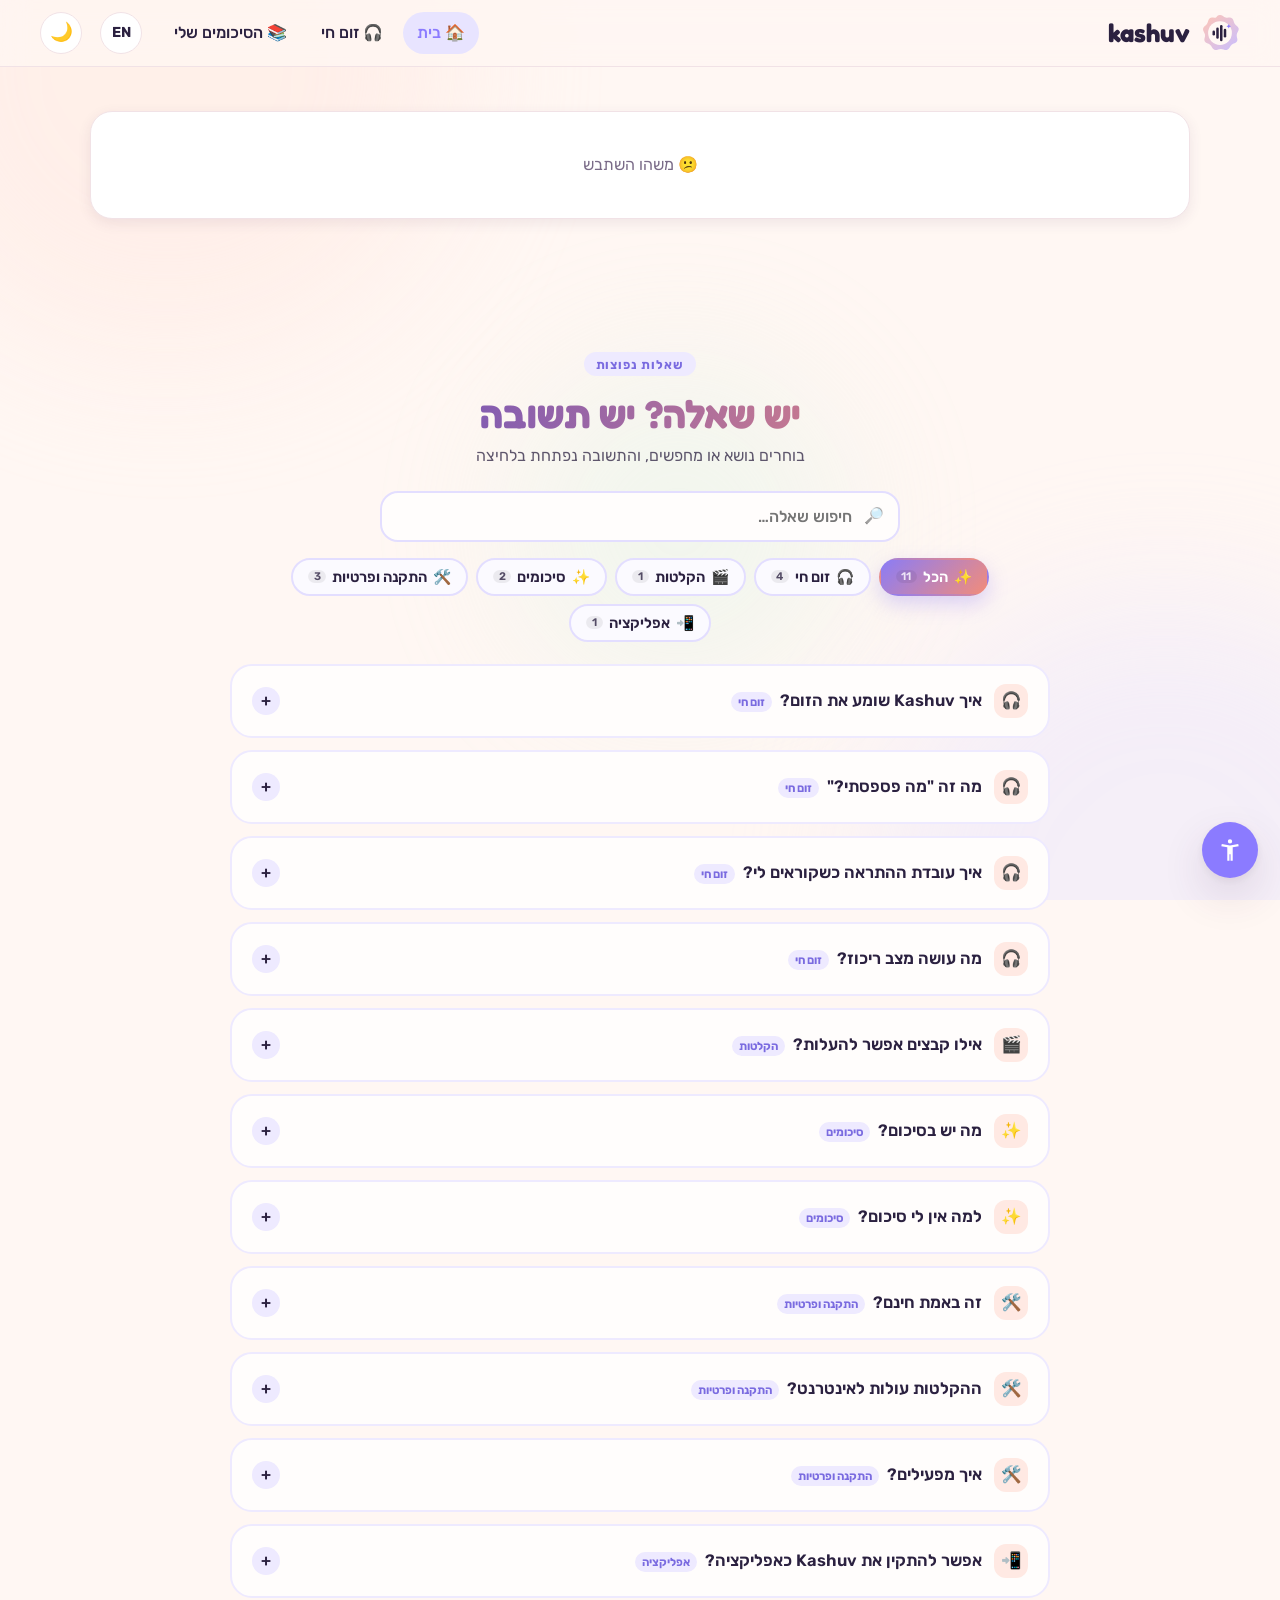
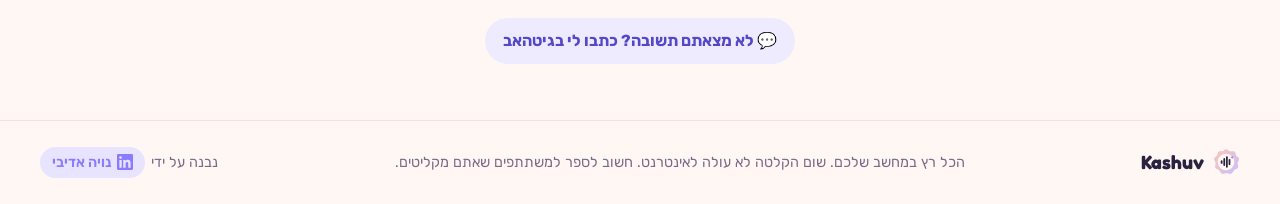
==== templates/index.html @ 78b1c5ae "Add GitHub Pages demo, accessibility statement and draggable a11y button fix" ====
<!doctype html>
<html lang="he" dir="rtl">
<head>
  <meta charset="utf-8">
  <meta name="viewport" content="width=device-width, initial-scale=1">
  <title>Kashuv</title>
  <meta name="description" content="תמלול זומים, עזרה להתרכז וסיכומים חכמים. חינם ובמחשב שלכם.">
  <link rel="icon" href="/static/logo.svg" type="image/svg+xml">
  <link rel="manifest" href="/static/manifest.webmanifest">
  <link rel="apple-touch-icon" href="/static/icons/icon-192.png">
  <meta name="theme-color" content="#8B7CF6">
  <meta name="apple-mobile-web-app-title" content="Kashuv">
  <link rel="preconnect" href="https://fonts.googleapis.com">
  <link rel="preconnect" href="https://fonts.gstatic.com" crossorigin>
  <link href="https://fonts.googleapis.com/css2?family=Fredoka:wght@500;600;700&family=Rubik:wght@400;500;600;700&display=swap" rel="stylesheet">
  <script>
    // apply saved theme and accessibility settings before the first paint
    try {
      const p = JSON.parse(localStorage.getItem('kashuv-prefs') || '{}');
      if (p.theme) document.documentElement.dataset.theme = p.theme;
      for (const k of ['contrast', 'still', 'links', 'plain']) if (p[k]) document.documentElement.classList.add('a11y-' + k);
      if (p.size) document.documentElement.style.setProperty('--scale', p.size);
      if (localStorage.getItem('kashuv-lang') === 'en') { document.documentElement.lang = 'en'; document.documentElement.dir = 'ltr'; }
    } catch (e) {}
  </script>
  <link rel="stylesheet" href="/static/style.css">
</head>
<body>
  <a href="#main" class="skip" data-en="Skip to content">דילוג לתוכן</a>
  <div class="blobs" aria-hidden="true"><i></i><i></i><i></i></div>

  <header class="site-head">
    <a href="#/" class="brand" aria-label="Kashuv, דף הבית" data-en-label="Kashuv, home page">
      <img src="/static/logo.svg" alt="" width="40" height="40">
      <span>kashuv</span>
    </a>
    <nav aria-label="ניווט ראשי" data-en-label="Main navigation">
      <a href="#/" data-nav="home"><span aria-hidden="true">🏠</span> <span data-en="Home">בית</span></a>
      <a href="#/live" data-nav="live"><span aria-hidden="true">🎧</span> <span data-en="Live Zoom">זום חי</span></a>
      <a href="#/library" data-nav="library"><span aria-hidden="true">📚</span> <span data-en="My summaries">הסיכומים שלי</span></a>
    </nav>
    <button class="icon-btn" id="lang-btn" type="button" aria-label="עברית / English" style="font-weight:700;font-size:.9rem">EN</button>
    <button class="icon-btn" id="theme" type="button" aria-label="החלפת מצב כהה ובהיר" data-en-label="Toggle dark mode">🌙</button>
  </header>

  <main id="main" tabindex="-1"></main>

  <footer class="site-foot">
    <div class="foot-brand"><img src="/static/logo.svg" alt="" width="28" height="28"> Kashuv</div>
    <p class="foot-note" data-en="Everything runs on your computer. No recording is uploaded. Tell participants you are recording.">הכל רץ במחשב שלכם. שום הקלטה לא עולה לאינטרנט. חשוב לספר למשתתפים שאתם מקליטים.</p>
    <p class="foot-credit">
      <span data-en="Built by">נבנה על ידי</span>
      <a class="foot-name" href="https://www.linkedin.com/in/noya-adivi" target="_blank" rel="noopener noreferrer" aria-label="נויה אדיבי בלינקדאין" data-en-label="Noya Adivi on LinkedIn">
        <svg viewBox="0 0 24 24" width="16" height="16" aria-hidden="true"><path fill="currentColor" d="M20.45 20.45h-3.56v-5.57c0-1.33-.02-3.04-1.85-3.04-1.85 0-2.14 1.45-2.14 2.94v5.67H9.34V9h3.42v1.56h.05c.48-.9 1.64-1.85 3.37-1.85 3.6 0 4.27 2.37 4.27 5.46v6.28ZM5.34 7.43a2.06 2.06 0 1 1 0-4.13 2.06 2.06 0 0 1 0 4.13ZM7.12 20.45H3.56V9h3.56v11.45ZM22.22 0H1.77C.79 0 0 .77 0 1.73v20.54C0 23.23.79 24 1.77 24h20.45c.98 0 1.78-.77 1.78-1.73V1.73C24 .77 23.2 0 22.22 0Z"/></svg>
        <span data-en="Noya Adivi">נויה אדיבי</span>
      </a>
    </p>
  </footer>

  <div id="toasts" class="toasts" role="status" aria-live="polite"></div>

  <button id="a11y-btn" class="a11y-btn" type="button" aria-label="תפריט נגישות (אפשר לגרור)" data-en-label="Accessibility menu (draggable)" aria-expanded="false" aria-controls="a11y-panel">
    <svg viewBox="0 0 24 24" width="26" height="26" aria-hidden="true"><path fill="currentColor" d="M12 2a2 2 0 1 1 0 4 2 2 0 0 1 0-4Zm8 6.5-5.5 1V22h-2v-6h-1v6h-2V9.5L4 8.5l.4-2 7.6 1.4 7.6-1.4.4 2Z"/></svg>
  </button>
  <div id="a11y-panel" class="a11y-panel" role="dialog" aria-label="הגדרות נגישות" data-en-label="Accessibility settings" hidden>
    <h2 data-en="Accessibility">נגישות</h2>
    <div class="a11y-size">
      <span data-en="Text size">גודל טקסט</span>
      <button type="button" data-a11y="smaller" aria-label="הקטנת טקסט" data-en-label="Smaller text" data-en="A-">א-</button>
      <button type="button" data-a11y="bigger" aria-label="הגדלת טקסט" data-en-label="Bigger text" data-en="A+">א+</button>
    </div>
    <button type="button" data-a11y="contrast" data-en="◐ High contrast">◐ ניגודיות גבוהה</button>
    <button type="button" data-a11y="still" data-en="⏸ Stop animations">⏸ עצירת אנימציות</button>
    <button type="button" data-a11y="links" data-en="🔗 Highlight links">🔗 הדגשת קישורים</button>
    <button type="button" data-a11y="plain" data-en="🔤 Simple font">🔤 גופן פשוט</button>
    <button type="button" data-a11y="reset" class="ghost" data-en="Reset">איפוס</button>
  </div>

  <script src="/static/a11y.js"></script>
  <script src="/static/app.js"></script>
  <script src="/static/faq.js" defer></script>
  <script src="/static/noya-app.js" data-sw="/sw.js" data-repo="https://github.com/NoyaAdivi/kashuv" data-home-only defer></script>
</body>
</html>
---- static/style.css ----
/* Kashuv design: soft peach and lilac pastels, plum ink, rounded Fredoka headings and Rubik text (like Okeat). */
:root {
  --bg: #FFF7F3; --surface: #FFFFFF; --surface-2: #FCF1EE; --ink: #2B2140; --muted: #7A6B88; --line: #F1E2E6;
  --peach: #FFB4A2; --peach-soft: #FFE6DE; --peach-deep: #E36E57;
  --lilac: #8B7BFF; --lilac-soft: #E8E4FF; --mint: #2A9A66; --mint-soft: #D4F4E3; --butter: #B97B05; --butter-soft: #FFEEBD;
  --sky: #2F86C9; --sky-soft: #DCEFFF; --warn: #D2443E; --warn-soft: #FFE3E0;
  --shadow: 0 18px 44px rgba(76, 46, 90, .14), 0 3px 10px rgba(76, 46, 90, .07);
  --shadow-sm: 0 4px 14px rgba(76, 46, 90, .09);
  --font-display: "Fredoka", "Varela Round", "Arial Rounded MT Bold", sans-serif;
  --font-ui: "Rubik", "Assistant", "Segoe UI", Arial, sans-serif;
  --scale: 1; --r: 22px;
  color-scheme: light;
}
@media (prefers-color-scheme: dark) {
  :root:not([data-theme="light"]) {
    --bg: #1D1729; --surface: #271F36; --surface-2: #30273F; --ink: #F4ECFA; --muted: #B6A8C8; --line: #3B3150;
    --peach: #FF9C86; --peach-soft: #43303A; --peach-deep: #FF9C86; --lilac: #ABA2FF; --lilac-soft: #2F2A57;
    --mint: #71D8A5; --mint-soft: #1E3C30; --butter: #F2C258; --butter-soft: #45381A; --sky: #8CC8FF; --sky-soft: #1F3347;
    --warn: #FF8A80; --warn-soft: #452325;
    --shadow: 0 18px 44px rgba(0, 0, 0, .5), 0 3px 10px rgba(0, 0, 0, .3); --shadow-sm: 0 4px 14px rgba(0, 0, 0, .35);
    color-scheme: dark;
  }
}
:root[data-theme="dark"] {
  --bg: #1D1729; --surface: #271F36; --surface-2: #30273F; --ink: #F4ECFA; --muted: #B6A8C8; --line: #3B3150;
  --peach: #FF9C86; --peach-soft: #43303A; --peach-deep: #FF9C86; --lilac: #ABA2FF; --lilac-soft: #2F2A57;
  --mint: #71D8A5; --mint-soft: #1E3C30; --butter: #F2C258; --butter-soft: #45381A; --sky: #8CC8FF; --sky-soft: #1F3347;
  --warn: #FF8A80; --warn-soft: #452325;
  --shadow: 0 18px 44px rgba(0, 0, 0, .5), 0 3px 10px rgba(0, 0, 0, .3); --shadow-sm: 0 4px 14px rgba(0, 0, 0, .35);
  color-scheme: dark;
}

*, *::before, *::after { box-sizing: border-box; }
[hidden] { display: none !important; }
html { font-size: calc(100% * var(--scale)); scroll-behavior: smooth; }
body { margin: 0; min-height: 100vh; display: flex; flex-direction: column; background: var(--bg); color: var(--ink); font-family: var(--font-ui); line-height: 1.6; }
button, input, select, textarea { font: inherit; color: inherit; }
button { cursor: pointer; }
a { color: var(--lilac); }
:focus-visible { outline: 3px solid var(--lilac); outline-offset: 2px; border-radius: 10px; }
h1, h2, h3 { font-family: var(--font-display); line-height: 1.2; margin: 0; }
.skip { position: absolute; inset-inline-start: 12px; top: -60px; background: var(--ink); color: var(--bg); padding: 10px 16px; border-radius: 12px; z-index: 99; }
.skip:focus { top: 12px; }
.vh { position: absolute; width: 1px; height: 1px; overflow: hidden; clip: rect(0 0 0 0); }

/* floating pastel blobs */
.blobs { position: fixed; inset: 0; z-index: -1; overflow: hidden; pointer-events: none; }
.blobs i { position: absolute; width: 46vmax; height: 46vmax; border-radius: 50%; filter: blur(70px); opacity: .45; animation: float 22s ease-in-out infinite alternate; }
.blobs i:nth-child(1) { background: var(--peach-soft); top: -18vmax; inset-inline-end: -10vmax; }
.blobs i:nth-child(2) { background: var(--lilac-soft); bottom: -22vmax; inset-inline-start: -14vmax; animation-delay: -7s; }
.blobs i:nth-child(3) { background: var(--mint-soft); top: 40%; left: 40%; width: 26vmax; height: 26vmax; animation-delay: -12s; opacity: .3; }
@keyframes float { to { transform: translate(6vmax, 4vmax) scale(1.12); } }

/* header and footer */
.site-head { position: sticky; top: 0; z-index: 20; display: flex; align-items: center; gap: 18px; padding: 12px clamp(14px, 4vw, 40px); background: color-mix(in srgb, var(--bg) 78%, transparent); backdrop-filter: blur(14px); border-bottom: 1px solid var(--line); }
.brand { display: flex; align-items: center; gap: 10px; text-decoration: none; color: var(--ink); font-family: var(--font-display); font-weight: 700; font-size: 1.6rem; }
.brand img { transition: transform .5s cubic-bezier(.3, 1.6, .5, 1); }
.brand:hover img { transform: rotate(-14deg) scale(1.08); }
.site-head nav { display: flex; gap: 6px; margin-inline-start: auto; flex-wrap: wrap; }
.site-head nav a { text-decoration: none; color: var(--ink); padding: 8px 14px; border-radius: 999px; font-weight: 500; transition: background .2s; }
.site-head nav a:hover { background: var(--surface-2); }
.site-head nav a[aria-current="page"] { background: var(--lilac-soft); color: var(--lilac); }
.icon-btn { width: 42px; height: 42px; border-radius: 50%; border: 1px solid var(--line); background: var(--surface); font-size: 1.15rem; display: grid; place-items: center; transition: transform .3s; }
.icon-btn:hover { transform: rotate(20deg); }
main { flex: 1; width: min(1180px, 100%); margin: 0 auto; padding: clamp(18px, 4vw, 44px) clamp(14px, 4vw, 40px) 60px; outline: none; }
.site-foot { padding: 26px clamp(14px, 4vw, 40px); border-top: 1px solid var(--line); display: flex; flex-wrap: wrap; gap: 10px 24px; align-items: center; justify-content: space-between; color: var(--muted); font-size: .9rem; }
.foot-brand { display: flex; align-items: center; gap: 8px; font-family: var(--font-display); font-weight: 700; font-size: 1.2rem; color: var(--ink); }
.foot-note { margin: 0; }
.foot-credit { margin: 0; display: flex; align-items: center; gap: 6px; }
.foot-name { display: inline-flex; align-items: center; gap: 6px; padding: 4px 12px; border-radius: 999px; background: var(--lilac-soft); text-decoration: none; font-weight: 600; transition: transform .2s; }
.foot-name:hover { transform: translateY(-2px); }

/* building blocks */
.card { background: var(--surface); border: 1px solid var(--line); border-radius: var(--r); box-shadow: var(--shadow-sm); padding: clamp(18px, 3vw, 28px); }
.btn { display: inline-flex; align-items: center; justify-content: center; gap: 8px; border: 0; border-radius: 999px; padding: 12px 22px; font-weight: 600; background: var(--ink); color: var(--bg); text-decoration: none; transition: transform .2s, box-shadow .2s, background .2s; }
.btn:hover { transform: translateY(-2px); box-shadow: var(--shadow-sm); }
.btn:active { transform: scale(.97); }
.btn.soft { background: var(--surface-2); color: var(--ink); border: 1px solid var(--line); }
.btn.lilac { background: var(--lilac); color: #fff; }
.btn.peach { background: var(--peach); color: #2B2140; }
.btn.danger { background: var(--warn-soft); color: var(--warn); }
.btn.small { padding: 8px 14px; font-size: .9rem; }
.btn:disabled { opacity: .55; pointer-events: none; }
.chip { display: inline-flex; align-items: center; gap: 6px; padding: 5px 12px; border-radius: 999px; background: var(--c-soft, var(--lilac-soft)); color: var(--c, var(--lilac)); font-weight: 500; font-size: .875rem; }
.chips { display: flex; flex-wrap: wrap; gap: 8px; }
.field { display: grid; gap: 6px; font-weight: 500; }
.field input, .field select, .field textarea { border: 1px solid var(--line); background: var(--surface-2); border-radius: 14px; padding: 12px 14px; font-weight: 400; }
.check { display: flex; align-items: center; gap: 10px; }
.check input { width: 20px; height: 20px; accent-color: var(--lilac); }
.muted { color: var(--muted); }
.grid { display: grid; gap: 18px; }
.pop { animation: pop .55s cubic-bezier(.2, 1.3, .4, 1) both; animation-delay: calc(var(--i, 0) * 70ms); }
@keyframes pop { from { opacity: 0; transform: translateY(16px) scale(.97); } }

/* home */
.hero { text-align: center; padding: 30px 0 34px; }
.hero h1 { font-size: clamp(2.2rem, 6vw, 4rem); font-weight: 700; letter-spacing: -.01em; }
.hero h1 em { font-style: normal; background: linear-gradient(90deg, var(--peach-deep), var(--lilac)); -webkit-background-clip: text; background-clip: text; color: transparent; }
.hero p { font-size: 1.2rem; color: var(--muted); max-width: 640px; margin: 16px auto 0; }
.wave { display: inline-flex; gap: 5px; align-items: center; height: 44px; margin-bottom: 16px; }
.wave b { width: 7px; border-radius: 9px; background: linear-gradient(var(--peach), var(--lilac)); animation: bar 1.1s ease-in-out infinite; }
.wave b:nth-child(odd) { animation-delay: -.4s; } .wave b:nth-child(3n) { animation-delay: -.7s; }
@keyframes bar { 0%, 100% { height: 10px; } 50% { height: 42px; } }
.choices { display: grid; grid-template-columns: repeat(auto-fit, minmax(300px, 1fr)); gap: 22px; }
.choice { position: relative; overflow: hidden; display: grid; gap: 12px; align-content: start; transition: transform .3s, box-shadow .3s; }
.choice:hover { transform: translateY(-4px); box-shadow: var(--shadow); }
.choice .big { font-size: 2.6rem; width: 74px; height: 74px; border-radius: 24px; display: grid; place-items: center; background: var(--c-soft); }
.choice h2 { font-size: 1.6rem; }
.choice.peachy { --c-soft: var(--peach-soft); }
.choice.lilacy { --c-soft: var(--lilac-soft); }
.drop { border: 2px dashed var(--line); border-radius: 18px; padding: 22px; text-align: center; background: var(--surface-2); transition: border-color .2s, background .2s; cursor: pointer; }
.drop.over { border-color: var(--lilac); background: var(--lilac-soft); }
.status-row { display: flex; flex-wrap: wrap; gap: 10px; justify-content: center; margin-top: 20px; }
.steps { display: grid; grid-template-columns: repeat(auto-fit, minmax(220px, 1fr)); gap: 16px; margin-top: 34px; }
.step { display: flex; gap: 14px; align-items: flex-start; }
.step .n { flex: none; width: 38px; height: 38px; border-radius: 50%; display: grid; place-items: center; font-family: var(--font-display); font-weight: 700; background: var(--butter-soft); color: var(--butter); }
.section-title { display: flex; align-items: center; justify-content: space-between; gap: 12px; margin: 44px 0 16px; }
.section-title h2 { font-size: 1.6rem; }

/* library cards */
.lib { display: grid; grid-template-columns: repeat(auto-fill, minmax(260px, 1fr)); gap: 18px; }
.lib a { text-decoration: none; color: inherit; display: grid; gap: 8px; transition: transform .25s, box-shadow .25s; }
.lib a:hover { transform: translateY(-4px) rotate(-.4deg); box-shadow: var(--shadow); }
.lib .emo { font-size: 2rem; }
.lib h3 { font-size: 1.2rem; }
.lib p { margin: 0; color: var(--muted); font-size: .92rem; display: -webkit-box; -webkit-line-clamp: 3; -webkit-box-orient: vertical; overflow: hidden; }
.empty { text-align: center; padding: 40px; color: var(--muted); }
.search { width: min(360px, 100%); border: 1px solid var(--line); background: var(--surface); border-radius: 999px; padding: 10px 18px; }

/* progress */
.progress-view { display: grid; place-items: center; gap: 18px; text-align: center; padding: 50px 0; }
.ring { --p: 0; width: 170px; height: 170px; border-radius: 50%; display: grid; place-items: center; background: conic-gradient(var(--lilac) calc(var(--p) * 1%), var(--lilac-soft) 0); transition: --p .4s; position: relative; }
.ring::before { content: ""; position: absolute; inset: 14px; border-radius: 50%; background: var(--bg); }
.ring span { position: relative; font-family: var(--font-display); font-size: 2.2rem; font-weight: 700; }
.bar { width: min(420px, 90%); height: 12px; border-radius: 9px; background: var(--lilac-soft); overflow: hidden; }
.bar i { display: block; height: 100%; width: 0; background: linear-gradient(90deg, var(--peach), var(--lilac)); border-radius: 9px; transition: width .4s; }

/* live */
.live-setup { max-width: 640px; margin: 0 auto; display: grid; gap: 16px; }
.note { background: var(--butter-soft); color: var(--ink); border-radius: 16px; padding: 12px 16px; font-size: .93rem; }
.note.warn { background: var(--warn-soft); }
.live-top { position: sticky; top: 72px; z-index: 10; display: flex; flex-wrap: wrap; gap: 12px; align-items: center; margin-bottom: 18px; padding: 14px 18px; }
.orb { width: 18px; height: 18px; border-radius: 50%; background: var(--warn); box-shadow: 0 0 0 0 color-mix(in srgb, var(--warn) 60%, transparent); animation: ping 1.6s infinite; }
.orb.idle { background: var(--muted); animation: none; }
@keyframes ping { 70% { box-shadow: 0 0 0 14px transparent; } 100% { box-shadow: 0 0 0 0 transparent; } }
.timer { font-family: var(--font-display); font-weight: 700; font-size: 1.4rem; font-variant-numeric: tabular-nums; }
.meter { display: flex; gap: 3px; align-items: flex-end; height: 26px; }
.meter b { width: 5px; border-radius: 4px; background: var(--lilac); height: 4px; transition: height .15s; }
.live-tools { display: flex; flex-wrap: wrap; gap: 8px; margin-inline-start: auto; }
.live-grid { display: grid; grid-template-columns: 1.5fr 1fr; gap: 18px; align-items: start; }
.stream { max-height: 64vh; overflow-y: auto; display: grid; gap: 6px; scroll-behavior: smooth; }
.line { display: flex; gap: 12px; padding: 8px 10px; border-radius: 12px; animation: pop .5s both; }
.line time { flex: none; color: var(--muted); font-size: .8rem; font-variant-numeric: tabular-nums; padding-top: 3px; }
.line.hit { background: var(--butter-soft); }
.side { display: grid; gap: 16px; position: sticky; top: 160px; }
.now { background: linear-gradient(135deg, var(--peach-soft), var(--lilac-soft)); border: 0; }
.now h3 { font-size: 1rem; color: var(--muted); font-family: var(--font-ui); font-weight: 500; }
.now p { font-family: var(--font-display); font-size: 1.35rem; font-weight: 600; margin: 6px 0 0; }
.ticks { list-style: none; padding: 0; margin: 10px 0 0; display: grid; gap: 8px; }
.ticks li { display: flex; gap: 10px; animation: pop .5s both; }
.ticks li::before { content: "✦"; color: var(--lilac); }
.missed-box { white-space: pre-line; }
body.focus .stream-card, body.focus .site-head nav, body.focus .site-foot { display: none; }
body.focus .live-grid { grid-template-columns: 1fr; max-width: 760px; margin: 0 auto; }
body.focus .now p { font-size: 2rem; }
.flash { animation: flash 1s 3; }
@keyframes flash { 50% { box-shadow: 0 0 0 6px var(--butter); } }

/* summary page */
.sum-hero { position: relative; overflow: hidden; display: grid; gap: 14px; background: linear-gradient(135deg, var(--peach-soft), var(--surface) 45%, var(--lilac-soft)); }
.sum-hero .emo { display: block; width: max-content; font-size: 3.4rem; line-height: 1.3; padding-top: 4px; animation: bob 4s ease-in-out infinite; }
@keyframes bob { 50% { transform: translateY(-6px) rotate(-5deg); } }
.sum-hero h1 { font-size: clamp(1.9rem, 4.5vw, 3rem); }
.tldr { font-size: 1.15rem; margin: 0; max-width: 820px; }
.meta { display: flex; flex-wrap: wrap; gap: 8px; }
.actions { display: flex; flex-wrap: wrap; gap: 8px; }
.player { position: sticky; top: 72px; z-index: 9; margin: 16px 0; display: flex; gap: 12px; align-items: center; padding: 10px 16px; }
.player audio { width: 100%; height: 40px; }
.tabs { display: flex; gap: 6px; overflow-x: auto; padding: 6px; margin: 22px 0 18px; background: var(--surface); border: 1px solid var(--line); border-radius: 999px; scrollbar-width: none; }
.tabs button { flex: none; border: 0; background: none; padding: 9px 16px; border-radius: 999px; font-weight: 500; transition: background .2s, color .2s; }
.tabs button[aria-selected="true"] { background: var(--ink); color: var(--bg); }
.panel[hidden] { display: none; }
.secs { columns: 2 340px; column-gap: 18px; }
.sec { break-inside: avoid; margin-bottom: 18px; border-top: 5px solid var(--c, var(--lilac)); }
.sec:nth-child(4n+1) { --c: var(--peach); } .sec:nth-child(4n+2) { --c: var(--lilac); } .sec:nth-child(4n+3) { --c: var(--mint); } .sec:nth-child(4n) { --c: var(--butter); }
.sec h3 { display: flex; gap: 10px; align-items: center; font-size: 1.3rem; margin-bottom: 10px; }
.sec ul { margin: 0; padding-inline-start: 20px; display: grid; gap: 8px; }
.sec li::marker { color: var(--c); }
.tips { margin-bottom: 18px; background: var(--butter-soft); border: 0; }
.concepts { display: grid; grid-template-columns: repeat(auto-fill, minmax(250px, 1fr)); gap: 14px; }
.concept b { display: block; font-family: var(--font-display); font-size: 1.15rem; color: var(--lilac); margin-bottom: 4px; }
.two { display: grid; grid-template-columns: repeat(auto-fit, minmax(300px, 1fr)); gap: 18px; }
.todo { list-style: none; padding: 0; margin: 12px 0 0; display: grid; gap: 10px; }
.todo label { display: flex; gap: 10px; align-items: flex-start; }
.todo input { width: 20px; height: 20px; accent-color: var(--mint); margin-top: 3px; }
.todo input:checked + span { text-decoration: line-through; color: var(--muted); }
.cards { display: grid; grid-template-columns: repeat(auto-fill, minmax(260px, 1fr)); gap: 16px; }
.flip { perspective: 1000px; height: 200px; border: 0; background: none; padding: 0; text-align: inherit; }
.flip .in { position: relative; width: 100%; height: 100%; transition: transform .6s cubic-bezier(.3, 1.3, .5, 1); transform-style: preserve-3d; }
.flip.on .in { transform: rotateY(180deg); }
.flip .f, .flip .b { position: absolute; inset: 0; backface-visibility: hidden; border-radius: var(--r); padding: 20px; display: grid; place-content: center; text-align: center; gap: 8px; overflow: auto; }
.flip .f { background: var(--surface); border: 1px solid var(--line); box-shadow: var(--shadow-sm); font-weight: 600; }
.flip .b { background: linear-gradient(135deg, var(--mint-soft), var(--lilac-soft)); transform: rotateY(180deg); }
.flip small { color: var(--muted); font-weight: 400; }
.tl { list-style: none; margin: 0; padding: 0; position: relative; display: grid; gap: 14px; }
.tl::before { content: ""; position: absolute; inset-inline-start: 46px; top: 6px; bottom: 6px; width: 3px; border-radius: 3px; background: linear-gradient(var(--peach), var(--lilac)); }
.tl li { display: flex; gap: 22px; align-items: center; }
.tl button { flex: none; width: 92px; border: 0; border-radius: 999px; padding: 6px; background: var(--surface); box-shadow: var(--shadow-sm); font-variant-numeric: tabular-nums; font-weight: 600; position: relative; }
.transcript { display: grid; gap: 2px; max-height: 70vh; overflow-y: auto; }
.seg { display: flex; gap: 12px; padding: 8px 10px; border-radius: 12px; border: 0; background: none; text-align: inherit; transition: background .2s; }
.seg:hover { background: var(--surface-2); }
.seg.cur { background: var(--lilac-soft); }
.seg time { flex: none; color: var(--muted); font-size: .8rem; padding-top: 3px; font-variant-numeric: tabular-nums; }
mark { background: var(--butter-soft); color: inherit; border-radius: 4px; padding: 0 2px; }
.chat { display: grid; gap: 12px; }
.bubble { padding: 12px 16px; border-radius: 18px; max-width: 85%; white-space: pre-line; animation: pop .4s both; }
.bubble.me { background: var(--lilac); color: #fff; justify-self: start; border-end-start-radius: 4px; }
.bubble.ai { background: var(--surface-2); justify-self: end; border-end-end-radius: 4px; }
.ask-row { display: flex; gap: 8px; }
.ask-row input { flex: 1; border: 1px solid var(--line); background: var(--surface-2); border-radius: 999px; padding: 12px 18px; }
.dots::after { content: "..."; animation: dots 1.2s steps(4) infinite; display: inline-block; width: 1.2em; overflow: hidden; vertical-align: bottom; }
@keyframes dots { from { width: 0; } }

/* toasts */
.toasts { position: fixed; bottom: 22px; left: 50%; transform: translateX(-50%); display: grid; gap: 10px; z-index: 60; width: min(440px, 92vw); }
.toast { background: var(--ink); color: var(--bg); padding: 12px 18px; border-radius: 16px; box-shadow: var(--shadow); animation: pop .4s both; }
.toast.alert { background: var(--butter); color: #2B2140; font-weight: 600; }

/* accessibility menu */
.a11y-btn { position: fixed; bottom: 22px; right: 22px; z-index: 70; width: 56px; height: 56px; border-radius: 50%; border: 0; background: var(--lilac); color: #fff; box-shadow: var(--shadow); display: grid; place-items: center; touch-action: none; cursor: grab; }
.a11y-btn:active { cursor: grabbing; }
.a11y-panel { position: fixed; bottom: 90px; right: 22px; z-index: 70; width: 250px; display: grid; gap: 8px; padding: 16px; background: var(--surface); border: 1px solid var(--line); border-radius: var(--r); box-shadow: var(--shadow); }
.a11y-panel h2 { font-size: 1.2rem; }
.a11y-panel button { border: 1px solid var(--line); background: var(--surface-2); border-radius: 12px; padding: 9px 12px; text-align: start; }
.a11y-panel button[aria-pressed="true"] { background: var(--lilac-soft); border-color: var(--lilac); color: var(--lilac); font-weight: 600; }
.a11y-size { display: flex; align-items: center; gap: 8px; }
.a11y-size span { flex: 1; }
.a11y-size button { width: 46px; text-align: center; }
.a11y-panel .ghost { background: none; text-align: center; }
.a11y-link { text-align: center; font-size: .9rem; }
.a11y-hint { margin: 0; font-size: .78rem; color: var(--muted); text-align: center; }
.foot-link { color: var(--muted); }
.a11y-btn { transition: transform .25s, box-shadow .25s; animation: a11y-in .8s cubic-bezier(.2, 1.4, .4, 1) both; }
.a11y-btn:hover { transform: scale(1.08) rotate(-8deg); }
.a11y-btn.dragging { transform: scale(1.12); box-shadow: 0 0 0 8px color-mix(in srgb, var(--lilac) 30%, transparent), var(--shadow); transition: none; }
@keyframes a11y-in { from { opacity: 0; transform: scale(.4); } }
html.a11y-contrast { --muted: var(--ink); --line: var(--ink); }
html.a11y-contrast .blobs { display: none; }
html.a11y-still *, html.a11y-still *::before, html.a11y-still *::after { animation: none !important; transition: none !important; }
html.a11y-links a { text-decoration: underline !important; text-underline-offset: 3px; }
html.a11y-plain body, html.a11y-plain h1, html.a11y-plain h2, html.a11y-plain h3 { font-family: Arial, sans-serif; }
@media (prefers-reduced-motion: reduce) { *, *::before, *::after { animation-duration: .01ms !important; transition-duration: .01ms !important; } }

@media (max-width: 860px) {
  .live-grid { grid-template-columns: 1fr; }
  .side { position: static; }
  .site-head { flex-wrap: wrap; }
  .site-head nav { order: 3; width: 100%; justify-content: center; margin: 0; }
  .live-top, .player { top: 118px; }
}

/* print and PDF: every part of the summary, one after another */
@media print {
  .site-head, .site-foot, .a11y-btn, .a11y-panel, .blobs, .actions, .tabs, .player, .toasts, .no-print { display: none !important; }
  body { background: #fff; color: #2B2140; }
  .panel[hidden] { display: block !important; }
  .panel { margin-bottom: 26px; }
  .panel::before { content: attr(data-title); display: block; font-family: var(--font-display); font-size: 1.5rem; font-weight: 700; margin-bottom: 12px; }
  .card, .sec { box-shadow: none; break-inside: avoid; }
  .flip { height: auto; } .flip .in { transform: none !important; }
  .flip .f, .flip .b { position: static; transform: none; display: block; }
  .transcript { max-height: none; overflow: visible; }
  * { animation: none !important; }
}
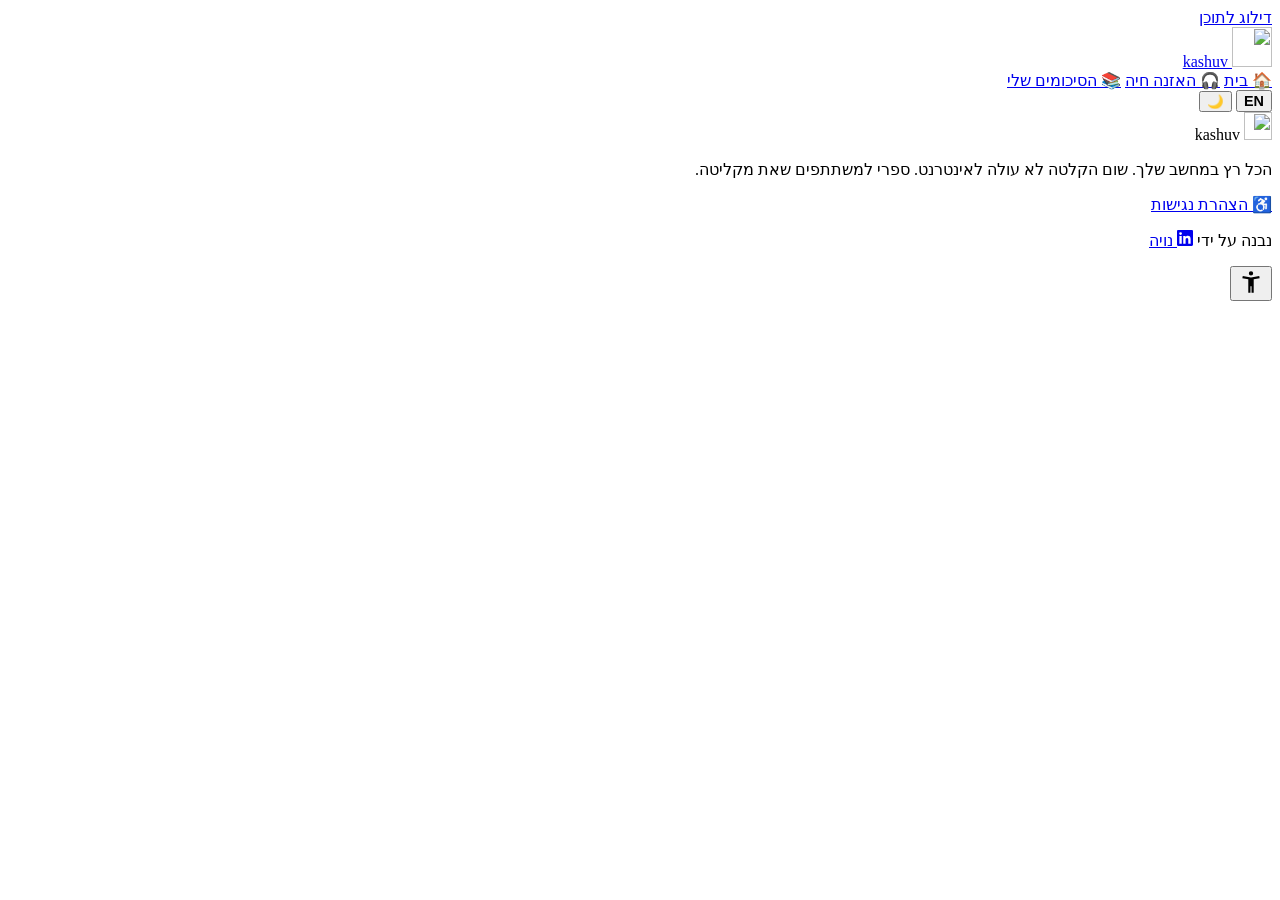
==== commit 5b412557: "Support lectures in class and headphones in Zoom" ====
--- a/templates/index.html
+++ b/templates/index.html
@@ -4,12 +4,8 @@
   <meta charset="utf-8">
   <meta name="viewport" content="width=device-width, initial-scale=1">
   <title>Kashuv</title>
-  <meta name="description" content="תמלול זומים, עזרה להתרכז וסיכומים חכמים. חינם ובמחשב שלכם.">
-  <link rel="icon" href="/static/logo.svg" type="image/svg+xml">
-  <link rel="manifest" href="/static/manifest.webmanifest">
-  <link rel="apple-touch-icon" href="/static/icons/icon-192.png">
-  <meta name="theme-color" content="#8B7CF6">
-  <meta name="apple-mobile-web-app-title" content="Kashuv">
+  <meta name="description" content="תמלול זומים, עזרה להתרכז וסיכומים מטורפים. חינם ובמחשב שלך.">
+  <link rel="icon" href="static/logo.svg" type="image/svg+xml">
   <link rel="preconnect" href="https://fonts.googleapis.com">
   <link rel="preconnect" href="https://fonts.gstatic.com" crossorigin>
   <link href="https://fonts.googleapis.com/css2?family=Fredoka:wght@500;600;700&family=Rubik:wght@400;500;600;700&display=swap" rel="stylesheet">
@@ -23,7 +19,7 @@
       if (localStorage.getItem('kashuv-lang') === 'en') { document.documentElement.lang = 'en'; document.documentElement.dir = 'ltr'; }
     } catch (e) {}
   </script>
-  <link rel="stylesheet" href="/static/style.css">
+  <link rel="stylesheet" href="static/style.css">
 </head>
 <body>
   <a href="#main" class="skip" data-en="Skip to content">דילוג לתוכן</a>
@@ -31,12 +27,12 @@
 
   <header class="site-head">
     <a href="#/" class="brand" aria-label="Kashuv, דף הבית" data-en-label="Kashuv, home page">
-      <img src="/static/logo.svg" alt="" width="40" height="40">
+      <img src="static/logo.svg" alt="" width="40" height="40">
       <span>kashuv</span>
     </a>
     <nav aria-label="ניווט ראשי" data-en-label="Main navigation">
       <a href="#/" data-nav="home"><span aria-hidden="true">🏠</span> <span data-en="Home">בית</span></a>
-      <a href="#/live" data-nav="live"><span aria-hidden="true">🎧</span> <span data-en="Live Zoom">זום חי</span></a>
+      <a href="#/live" data-nav="live"><span aria-hidden="true">🎧</span> <span data-en="Live">האזנה חיה</span></a>
       <a href="#/library" data-nav="library"><span aria-hidden="true">📚</span> <span data-en="My summaries">הסיכומים שלי</span></a>
     </nav>
     <button class="icon-btn" id="lang-btn" type="button" aria-label="עברית / English" style="font-weight:700;font-size:.9rem">EN</button>
@@ -46,13 +42,14 @@
   <main id="main" tabindex="-1"></main>
 
   <footer class="site-foot">
-    <div class="foot-brand"><img src="/static/logo.svg" alt="" width="28" height="28"> Kashuv</div>
-    <p class="foot-note" data-en="Everything runs on your computer. No recording is uploaded. Tell participants you are recording.">הכל רץ במחשב שלכם. שום הקלטה לא עולה לאינטרנט. חשוב לספר למשתתפים שאתם מקליטים.</p>
+    <div class="foot-brand"><img src="static/logo.svg" alt="" width="28" height="28"> kashuv</div>
+    <p class="foot-note" data-en="Everything runs on your computer. No recording is uploaded. Tell participants you are recording.">הכל רץ במחשב שלך. שום הקלטה לא עולה לאינטרנט. ספרי למשתתפים שאת מקליטה.</p>
+    <a class="foot-link" href="#/accessibility" data-en="♿ Accessibility statement">♿ הצהרת נגישות</a>
     <p class="foot-credit">
       <span data-en="Built by">נבנה על ידי</span>
-      <a class="foot-name" href="https://www.linkedin.com/in/noya-adivi" target="_blank" rel="noopener noreferrer" aria-label="נויה אדיבי בלינקדאין" data-en-label="Noya Adivi on LinkedIn">
+      <a class="foot-name" href="https://www.linkedin.com/in/noya-adivi" target="_blank" rel="noopener noreferrer" aria-label="נויה בלינקדאין" data-en-label="Noya on LinkedIn">
         <svg viewBox="0 0 24 24" width="16" height="16" aria-hidden="true"><path fill="currentColor" d="M20.45 20.45h-3.56v-5.57c0-1.33-.02-3.04-1.85-3.04-1.85 0-2.14 1.45-2.14 2.94v5.67H9.34V9h3.42v1.56h.05c.48-.9 1.64-1.85 3.37-1.85 3.6 0 4.27 2.37 4.27 5.46v6.28ZM5.34 7.43a2.06 2.06 0 1 1 0-4.13 2.06 2.06 0 0 1 0 4.13ZM7.12 20.45H3.56V9h3.56v11.45ZM22.22 0H1.77C.79 0 0 .77 0 1.73v20.54C0 23.23.79 24 1.77 24h20.45c.98 0 1.78-.77 1.78-1.73V1.73C24 .77 23.2 0 22.22 0Z"/></svg>
-        <span data-en="Noya Adivi">נויה אדיבי</span>
+        <span data-en="Noya">נויה</span>
       </a>
     </p>
   </footer>
@@ -74,11 +71,11 @@
     <button type="button" data-a11y="links" data-en="🔗 Highlight links">🔗 הדגשת קישורים</button>
     <button type="button" data-a11y="plain" data-en="🔤 Simple font">🔤 גופן פשוט</button>
     <button type="button" data-a11y="reset" class="ghost" data-en="Reset">איפוס</button>
+    <a href="#/accessibility" class="a11y-link" data-en="Accessibility statement">הצהרת נגישות</a>
+    <p class="a11y-hint" data-en="Tip: drag the button or move it with the arrow keys">טיפ: אפשר לגרור את הכפתור או להזיז אותו עם החצים</p>
   </div>
 
-  <script src="/static/a11y.js"></script>
-  <script src="/static/app.js"></script>
-  <script src="/static/faq.js" defer></script>
-  <script src="/static/noya-app.js" data-sw="/sw.js" data-repo="https://github.com/NoyaAdivi/kashuv" data-home-only defer></script>
+  <script src="static/a11y.js"></script>
+  <script src="static/app.js"></script>
 </body>
 </html>
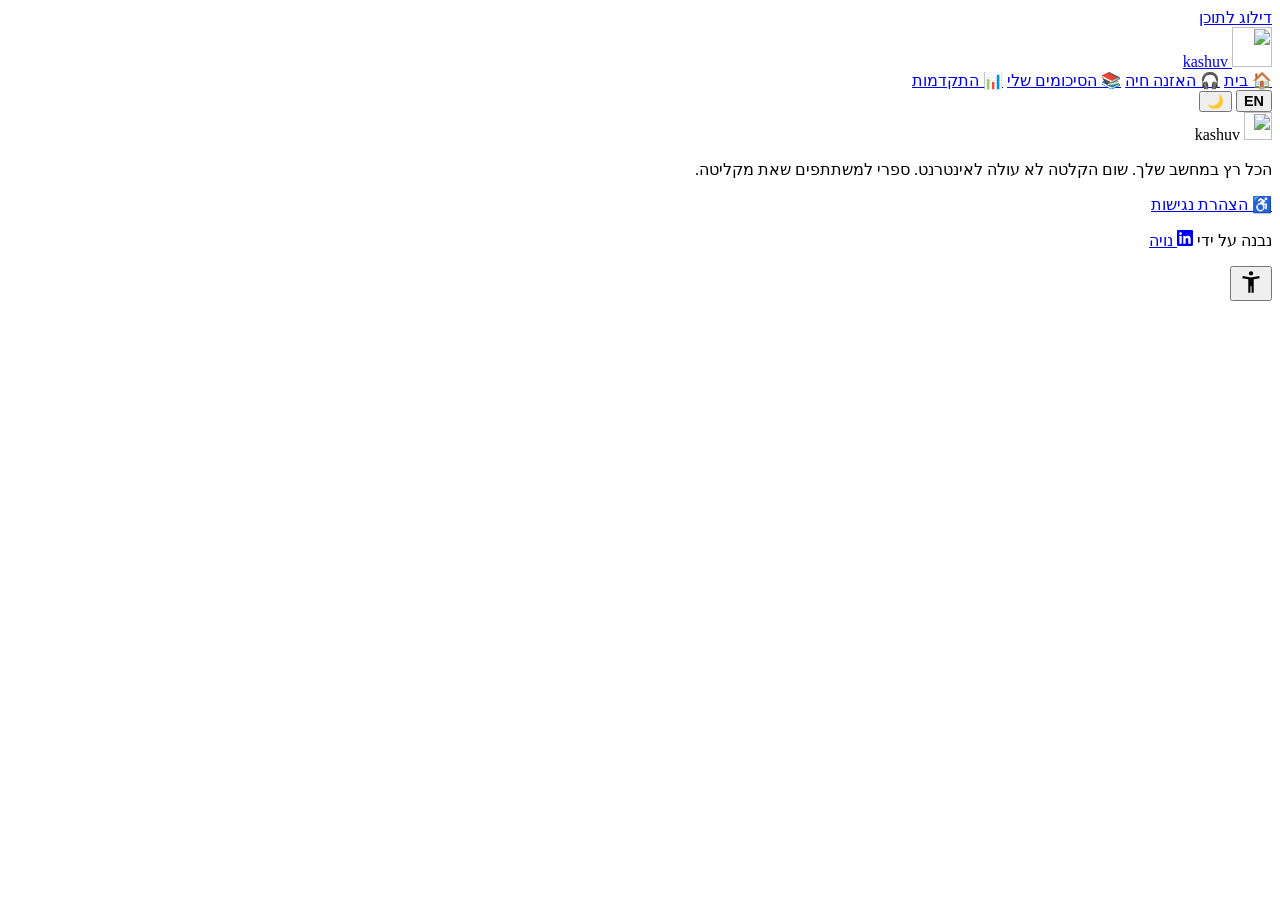
==== commit 765bbd32: "Add live hero demo, sound wave, lecture map, practice deck, global search, progress page and demo to" ====
--- a/templates/index.html
+++ b/templates/index.html
@@ -2,10 +2,18 @@
 <html lang="he" dir="rtl">
 <head>
   <meta charset="utf-8">
-  <meta name="viewport" content="width=device-width, initial-scale=1">
+  <meta name="viewport" content="width=device-width, initial-scale=1, viewport-fit=cover">
   <title>Kashuv</title>
   <meta name="description" content="תמלול זומים, עזרה להתרכז וסיכומים מטורפים. חינם ובמחשב שלך.">
   <link rel="icon" href="static/logo.svg" type="image/svg+xml">
+  <link rel="manifest" href="static/manifest.webmanifest">
+  <link rel="apple-touch-icon" href="static/icons/icon-180.png">
+  <meta name="theme-color" content="#8B7CF6">
+  <meta name="application-name" content="Kashuv">
+  <meta property="og:title" content="Kashuv · להיות קשובה בכל זום">
+  <meta property="og:description" content="תמלול זומים בזמן אמת, עזרה להתרכז וסיכומים מטורפים. חינם ובמחשב שלך.">
+  <meta property="og:image" content="https://noyaadivi.github.io/kashuv/docs/images/social-preview-he.jpg">
+  <meta name="twitter:card" content="summary_large_image">
   <link rel="preconnect" href="https://fonts.googleapis.com">
   <link rel="preconnect" href="https://fonts.gstatic.com" crossorigin>
   <link href="https://fonts.googleapis.com/css2?family=Fredoka:wght@500;600;700&family=Rubik:wght@400;500;600;700&display=swap" rel="stylesheet">
@@ -34,6 +42,7 @@
       <a href="#/" data-nav="home"><span aria-hidden="true">🏠</span> <span data-en="Home">בית</span></a>
       <a href="#/live" data-nav="live"><span aria-hidden="true">🎧</span> <span data-en="Live">האזנה חיה</span></a>
       <a href="#/library" data-nav="library"><span aria-hidden="true">📚</span> <span data-en="My summaries">הסיכומים שלי</span></a>
+      <a href="#/stats" data-nav="stats"><span aria-hidden="true">📊</span> <span data-en="Progress">התקדמות</span></a>
     </nav>
     <button class="icon-btn" id="lang-btn" type="button" aria-label="עברית / English" style="font-weight:700;font-size:.9rem">EN</button>
     <button class="icon-btn" id="theme" type="button" aria-label="החלפת מצב כהה ובהיר" data-en-label="Toggle dark mode">🌙</button>
@@ -76,6 +85,9 @@
   </div>
 
   <script src="static/a11y.js"></script>
+  <script src="static/plus.js"></script>
   <script src="static/app.js"></script>
+  <script src="static/faq.js" defer></script>
+  <script src="static/noya-app.js" defer data-sw="sw.js" data-repo="https://github.com/NoyaAdivi/kashuv"></script>
 </body>
 </html>
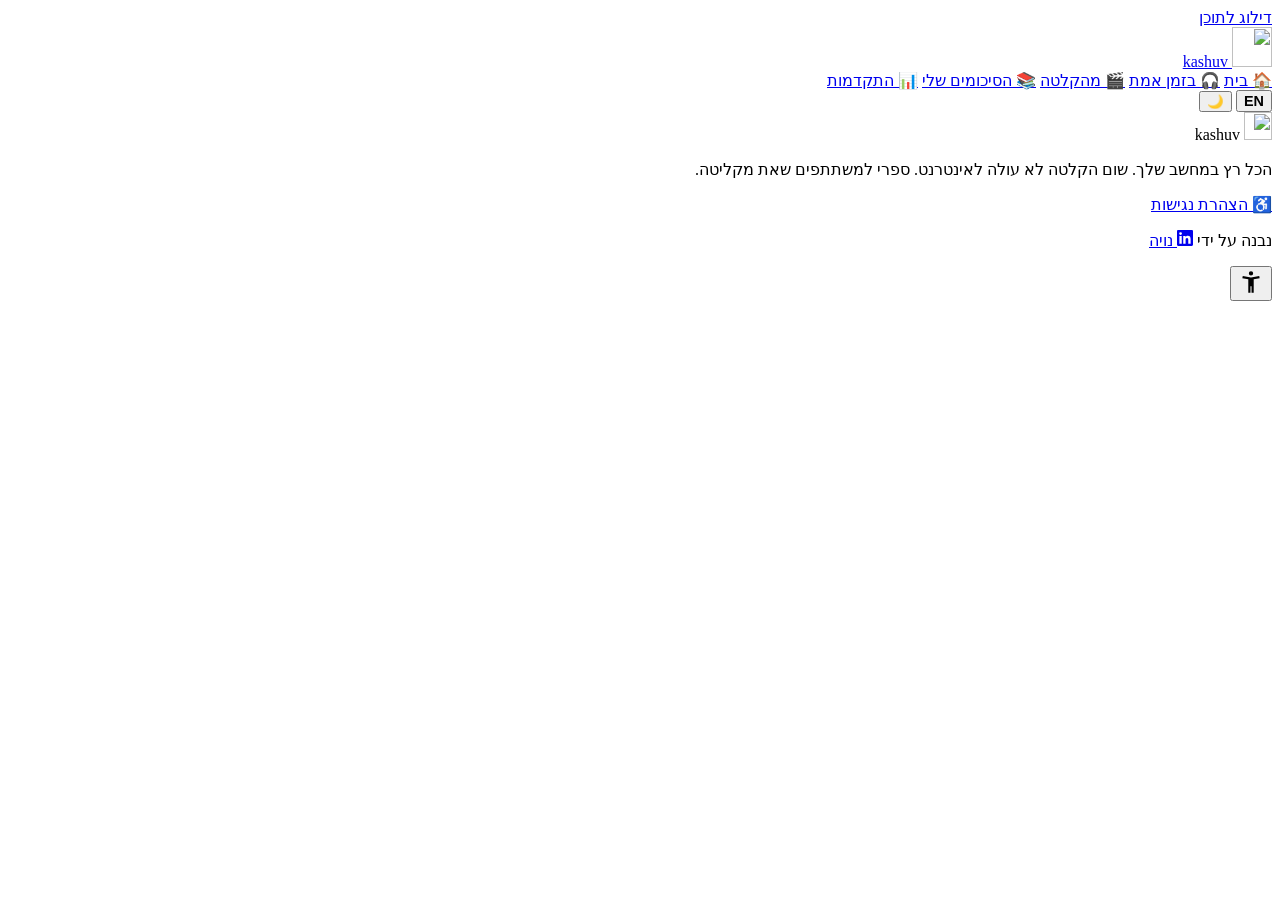
==== commit 9582c082: "Kashuv 1.1: auto summary model, faster live mode, clearer live vs recording - Downloads the summary " ====
--- a/templates/index.html
+++ b/templates/index.html
@@ -40,7 +40,8 @@
     </a>
     <nav aria-label="ניווט ראשי" data-en-label="Main navigation">
       <a href="#/" data-nav="home"><span aria-hidden="true">🏠</span> <span data-en="Home">בית</span></a>
-      <a href="#/live" data-nav="live"><span aria-hidden="true">🎧</span> <span data-en="Live">האזנה חיה</span></a>
+      <a href="#/live" data-nav="live"><span aria-hidden="true">🎧</span> <span data-en="Live">בזמן אמת</span></a>
+      <a href="#/upload" data-nav="upload"><span aria-hidden="true">🎬</span> <span data-en="From a recording">מהקלטה</span></a>
       <a href="#/library" data-nav="library"><span aria-hidden="true">📚</span> <span data-en="My summaries">הסיכומים שלי</span></a>
       <a href="#/stats" data-nav="stats"><span aria-hidden="true">📊</span> <span data-en="Progress">התקדמות</span></a>
     </nav>
@@ -87,6 +88,7 @@
   <script src="static/a11y.js"></script>
   <script src="static/plus.js"></script>
   <script src="static/app.js"></script>
+  <script src="static/motion.js"></script>
   <script src="static/faq.js" defer></script>
   <script src="static/noya-app.js" defer data-sw="sw.js" data-repo="https://github.com/NoyaAdivi/kashuv"></script>
 </body>
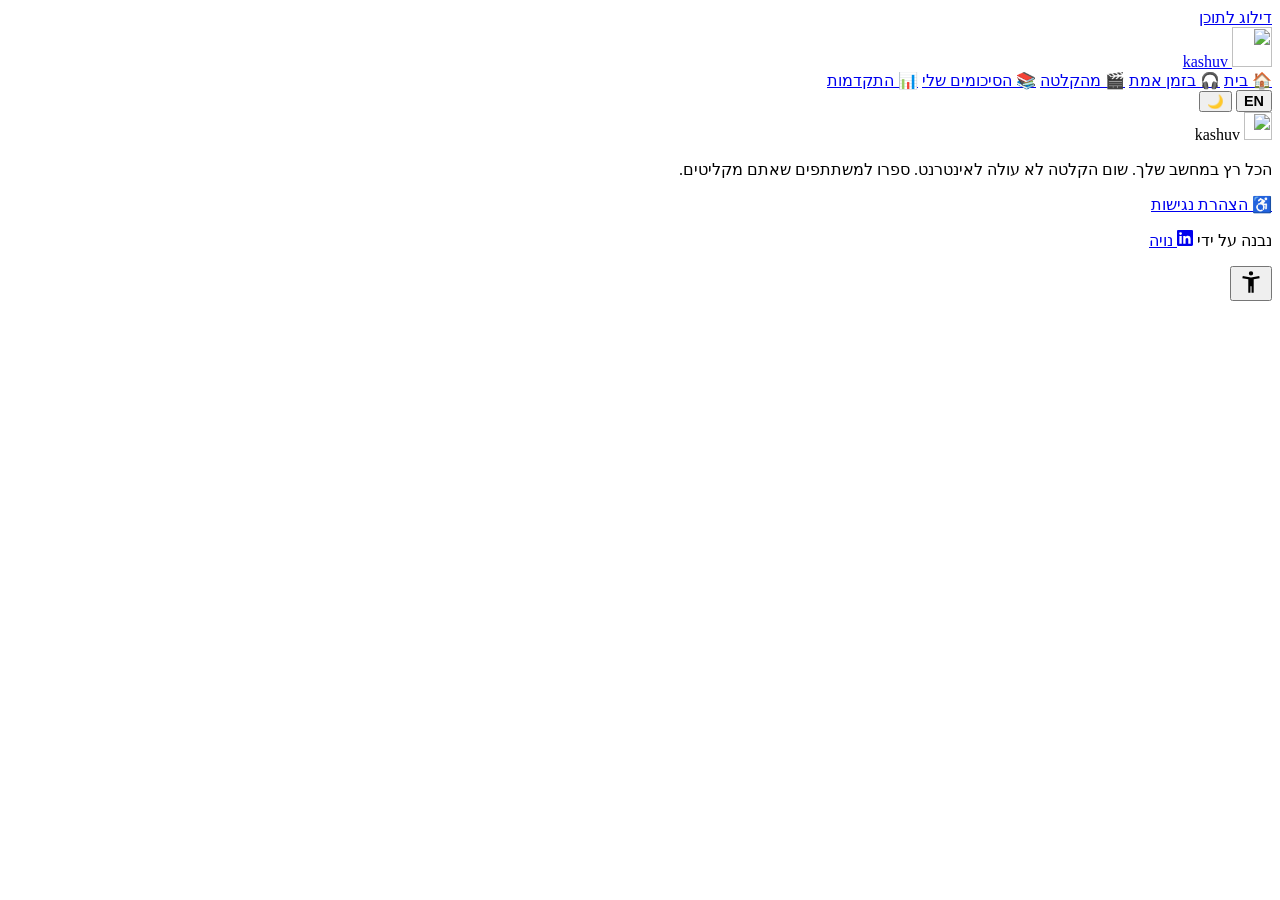
==== commit 81860221: "Gender-neutral wording across the site" ====
--- a/templates/index.html
+++ b/templates/index.html
@@ -10,7 +10,7 @@
   <link rel="apple-touch-icon" href="static/icons/icon-180.png">
   <meta name="theme-color" content="#8B7CF6">
   <meta name="application-name" content="Kashuv">
-  <meta property="og:title" content="Kashuv · להיות קשובה בכל זום">
+  <meta property="og:title" content="Kashuv · להיות קשובים בכל זום">
   <meta property="og:description" content="תמלול זומים בזמן אמת, עזרה להתרכז וסיכומים מטורפים. חינם ובמחשב שלך.">
   <meta property="og:image" content="https://noyaadivi.github.io/kashuv/docs/images/social-preview-he.jpg">
   <meta name="twitter:card" content="summary_large_image">
@@ -53,7 +53,7 @@
 
   <footer class="site-foot">
     <div class="foot-brand"><img src="static/logo.svg" alt="" width="28" height="28"> kashuv</div>
-    <p class="foot-note" data-en="Everything runs on your computer. No recording is uploaded. Tell participants you are recording.">הכל רץ במחשב שלך. שום הקלטה לא עולה לאינטרנט. ספרי למשתתפים שאת מקליטה.</p>
+    <p class="foot-note" data-en="Everything runs on your computer. No recording is uploaded. Tell participants you are recording.">הכל רץ במחשב שלך. שום הקלטה לא עולה לאינטרנט. ספרו למשתתפים שאתם מקליטים.</p>
     <a class="foot-link" href="#/accessibility" data-en="♿ Accessibility statement">♿ הצהרת נגישות</a>
     <p class="foot-credit">
       <span data-en="Built by">נבנה על ידי</span>
